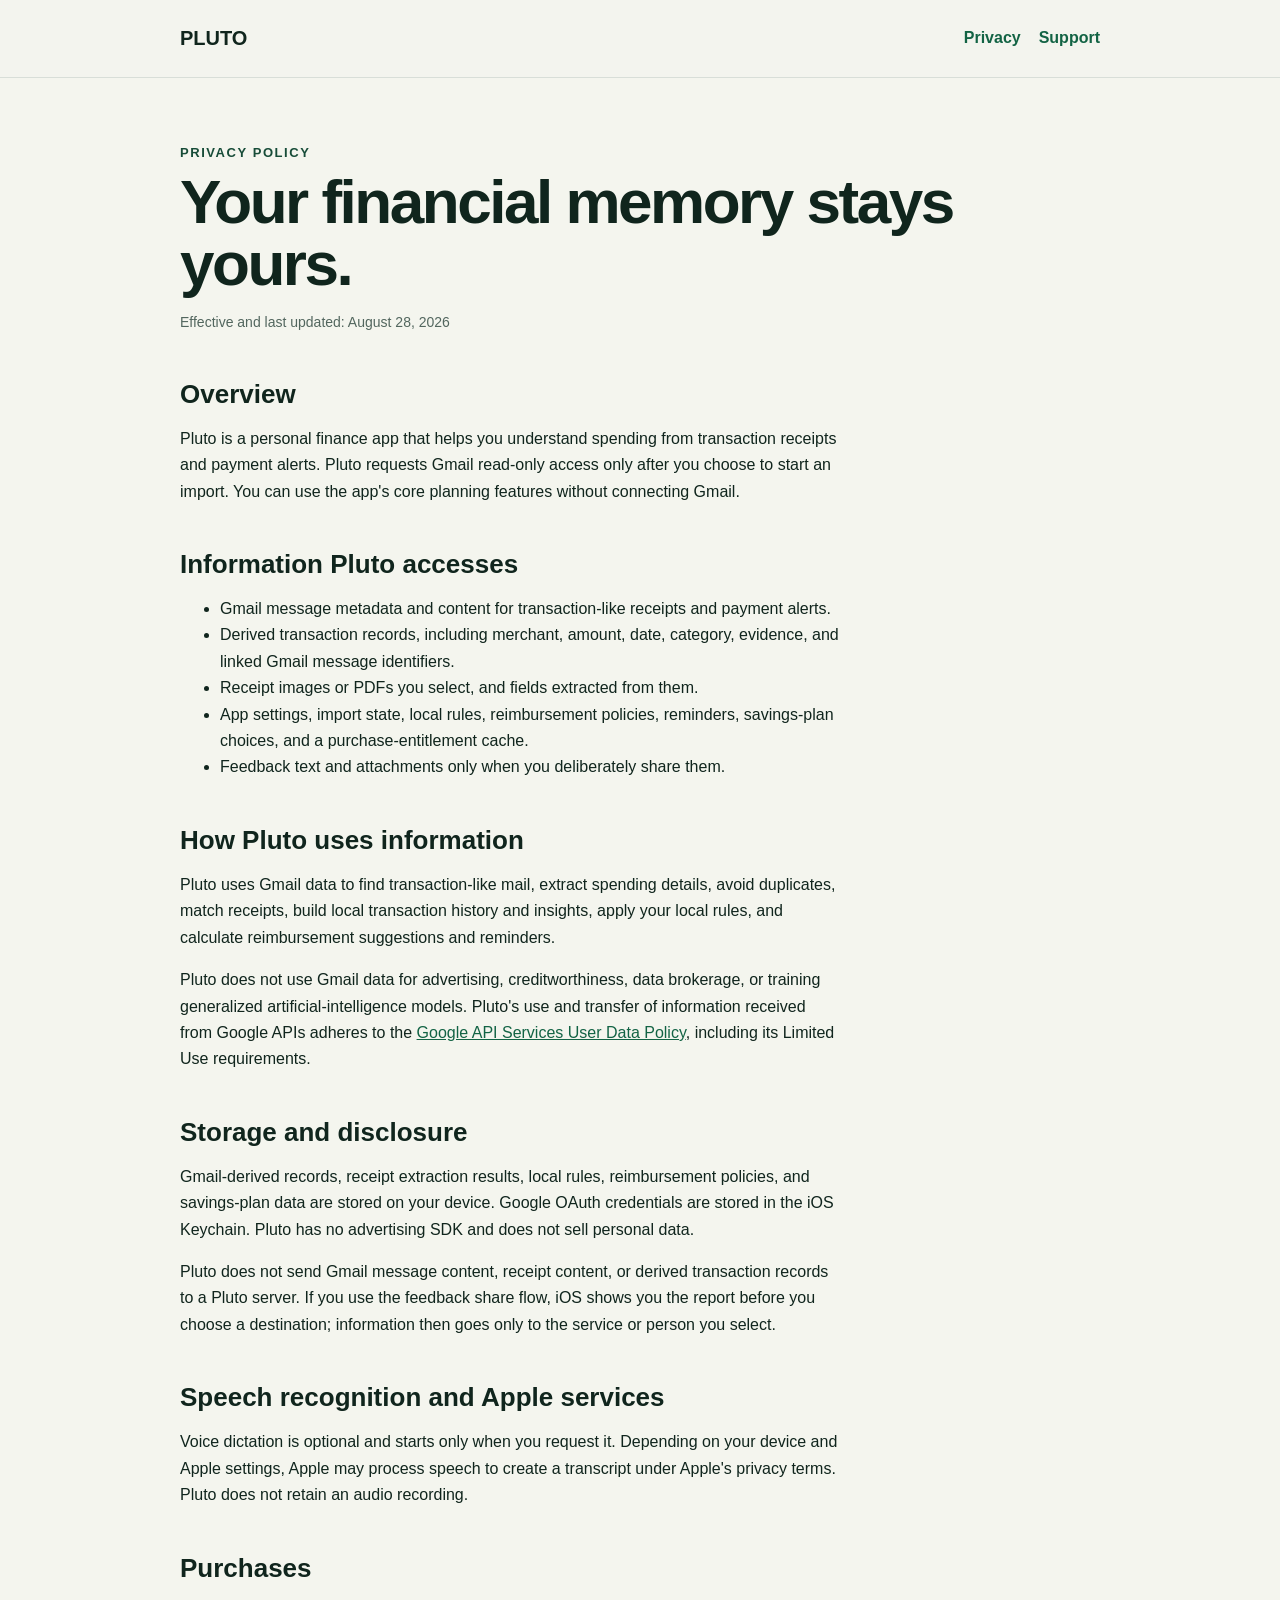
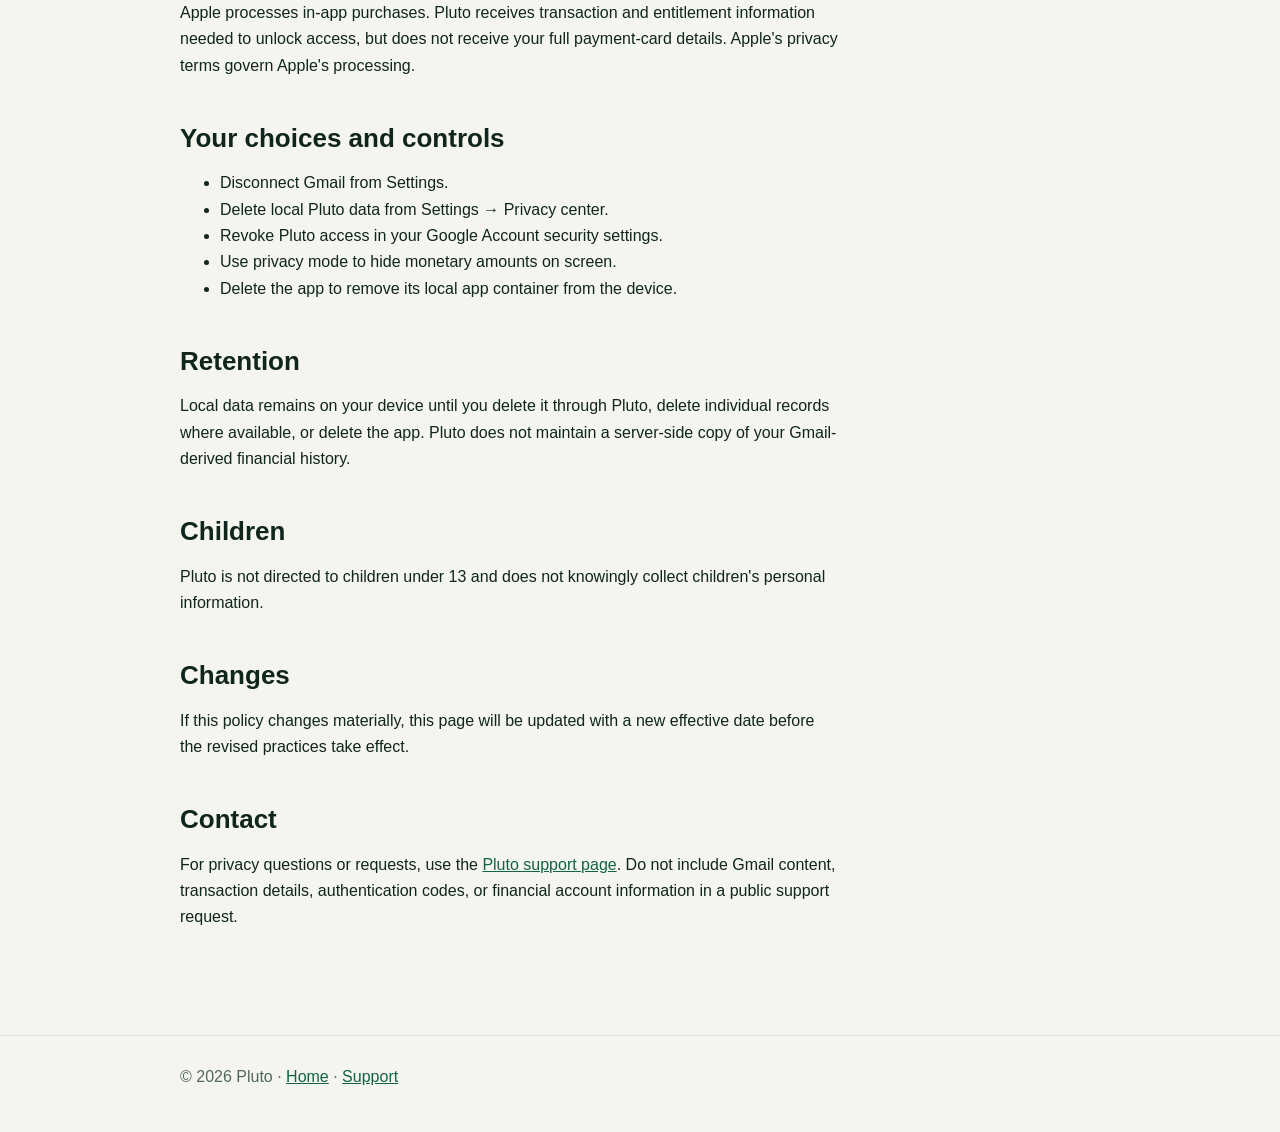
==== pluto/privacy/index.html @ 387a9369 "Add Pluto privacy and support site Committed-By-Agent: codex Co-authored-by: codex <noreply@openai.c" ====
<!doctype html>
<html lang="en">
<head>
  <meta charset="utf-8">
  <meta name="viewport" content="width=device-width, initial-scale=1">
  <meta name="description" content="Pluto Privacy Policy">
  <title>Privacy Policy — Pluto</title>
  <link rel="stylesheet" href="../assets/site.css">
</head>
<body>
  <header><nav class="shell"><a class="brand" href="../">PLUTO</a><a href="./">Privacy</a><a href="../support/">Support</a></nav></header>
  <main class="shell">
    <p class="eyebrow" style="color: var(--green)">Privacy Policy</p>
    <h1 style="font-size: clamp(38px, 7vw, 62px)">Your financial memory stays yours.</h1>
    <p class="updated">Effective and last updated: August 28, 2026</p>

    <h2>Overview</h2>
    <p>Pluto is a personal finance app that helps you understand spending from transaction receipts and payment alerts. Pluto requests Gmail read-only access only after you choose to start an import. You can use the app's core planning features without connecting Gmail.</p>

    <h2>Information Pluto accesses</h2>
    <ul>
      <li>Gmail message metadata and content for transaction-like receipts and payment alerts.</li>
      <li>Derived transaction records, including merchant, amount, date, category, evidence, and linked Gmail message identifiers.</li>
      <li>Receipt images or PDFs you select, and fields extracted from them.</li>
      <li>App settings, import state, local rules, reimbursement policies, reminders, savings-plan choices, and a purchase-entitlement cache.</li>
      <li>Feedback text and attachments only when you deliberately share them.</li>
    </ul>

    <h2>How Pluto uses information</h2>
    <p>Pluto uses Gmail data to find transaction-like mail, extract spending details, avoid duplicates, match receipts, build local transaction history and insights, apply your local rules, and calculate reimbursement suggestions and reminders.</p>
    <p>Pluto does not use Gmail data for advertising, creditworthiness, data brokerage, or training generalized artificial-intelligence models. Pluto's use and transfer of information received from Google APIs adheres to the <a href="https://developers.google.com/terms/api-services-user-data-policy">Google API Services User Data Policy</a>, including its Limited Use requirements.</p>

    <h2>Storage and disclosure</h2>
    <p>Gmail-derived records, receipt extraction results, local rules, reimbursement policies, and savings-plan data are stored on your device. Google OAuth credentials are stored in the iOS Keychain. Pluto has no advertising SDK and does not sell personal data.</p>
    <p>Pluto does not send Gmail message content, receipt content, or derived transaction records to a Pluto server. If you use the feedback share flow, iOS shows you the report before you choose a destination; information then goes only to the service or person you select.</p>

    <h2>Speech recognition and Apple services</h2>
    <p>Voice dictation is optional and starts only when you request it. Depending on your device and Apple settings, Apple may process speech to create a transcript under Apple's privacy terms. Pluto does not retain an audio recording.</p>

    <h2>Purchases</h2>
    <p>Apple processes in-app purchases. Pluto receives transaction and entitlement information needed to unlock access, but does not receive your full payment-card details. Apple's privacy terms govern Apple's processing.</p>

    <h2>Your choices and controls</h2>
    <ul>
      <li>Disconnect Gmail from Settings.</li>
      <li>Delete local Pluto data from Settings → Privacy center.</li>
      <li>Revoke Pluto access in your Google Account security settings.</li>
      <li>Use privacy mode to hide monetary amounts on screen.</li>
      <li>Delete the app to remove its local app container from the device.</li>
    </ul>

    <h2>Retention</h2>
    <p>Local data remains on your device until you delete it through Pluto, delete individual records where available, or delete the app. Pluto does not maintain a server-side copy of your Gmail-derived financial history.</p>

    <h2>Children</h2>
    <p>Pluto is not directed to children under 13 and does not knowingly collect children's personal information.</p>

    <h2>Changes</h2>
    <p>If this policy changes materially, this page will be updated with a new effective date before the revised practices take effect.</p>

    <h2>Contact</h2>
    <p>For privacy questions or requests, use the <a href="../support/">Pluto support page</a>. Do not include Gmail content, transaction details, authentication codes, or financial account information in a public support request.</p>
  </main>
  <footer><div class="shell">© 2026 Pluto · <a href="../">Home</a> · <a href="../support/">Support</a></div></footer>
</body>
</html>
---- pluto/assets/site.css ----
:root {
  color-scheme: light;
  --ink: #10251d;
  --muted: #52665e;
  --paper: #f4f5ee;
  --panel: #ffffff;
  --acid: #c8ff53;
  --green: #174c38;
  --line: #d8ded8;
}

* { box-sizing: border-box; }

body {
  margin: 0;
  background: var(--paper);
  color: var(--ink);
  font: 16px/1.65 -apple-system, BlinkMacSystemFont, "Segoe UI", sans-serif;
}

a { color: #126344; }
a:hover { color: #0c422f; }

.shell { width: min(920px, calc(100% - 32px)); margin: 0 auto; }

header {
  padding: 22px 0;
  border-bottom: 1px solid var(--line);
  background: rgba(244, 245, 238, 0.94);
}

nav { display: flex; align-items: center; gap: 18px; flex-wrap: wrap; }
.brand { margin-right: auto; color: var(--ink); font-size: 20px; font-weight: 850; text-decoration: none; }
nav a:not(.brand) { font-weight: 650; text-decoration: none; }

main { padding: 64px 0 88px; }
.hero { padding: 52px; border-radius: 28px; background: var(--green); color: white; }
.eyebrow { margin: 0 0 8px; color: var(--acid); font-size: 13px; font-weight: 800; letter-spacing: .12em; text-transform: uppercase; }
h1 { margin: 0 0 16px; font-size: clamp(40px, 8vw, 72px); line-height: 1; letter-spacing: -.04em; }
h2 { margin: 44px 0 12px; font-size: 26px; line-height: 1.2; }
h3 { margin: 28px 0 8px; font-size: 19px; }
p, li { max-width: 74ch; }
.hero p { margin: 0; max-width: 56ch; color: rgba(255,255,255,.78); font-size: 19px; }
.updated { color: var(--muted); font-size: 14px; }

.grid { display: grid; grid-template-columns: repeat(3, 1fr); gap: 14px; margin-top: 18px; }
.card { padding: 24px; border: 1px solid var(--line); border-radius: 20px; background: var(--panel); }
.card h2, .card h3 { margin-top: 0; }
.button { display: inline-block; margin-top: 14px; padding: 12px 17px; border-radius: 12px; background: var(--acid); color: var(--ink); font-weight: 800; text-decoration: none; }
.notice { padding: 18px 20px; border-left: 5px solid var(--acid); border-radius: 10px; background: #e9f3df; }

footer { padding: 28px 0 42px; border-top: 1px solid var(--line); color: var(--muted); }

@media (max-width: 720px) {
  main { padding-top: 34px; }
  .hero { padding: 32px 24px; }
  .grid { grid-template-columns: 1fr; }
}
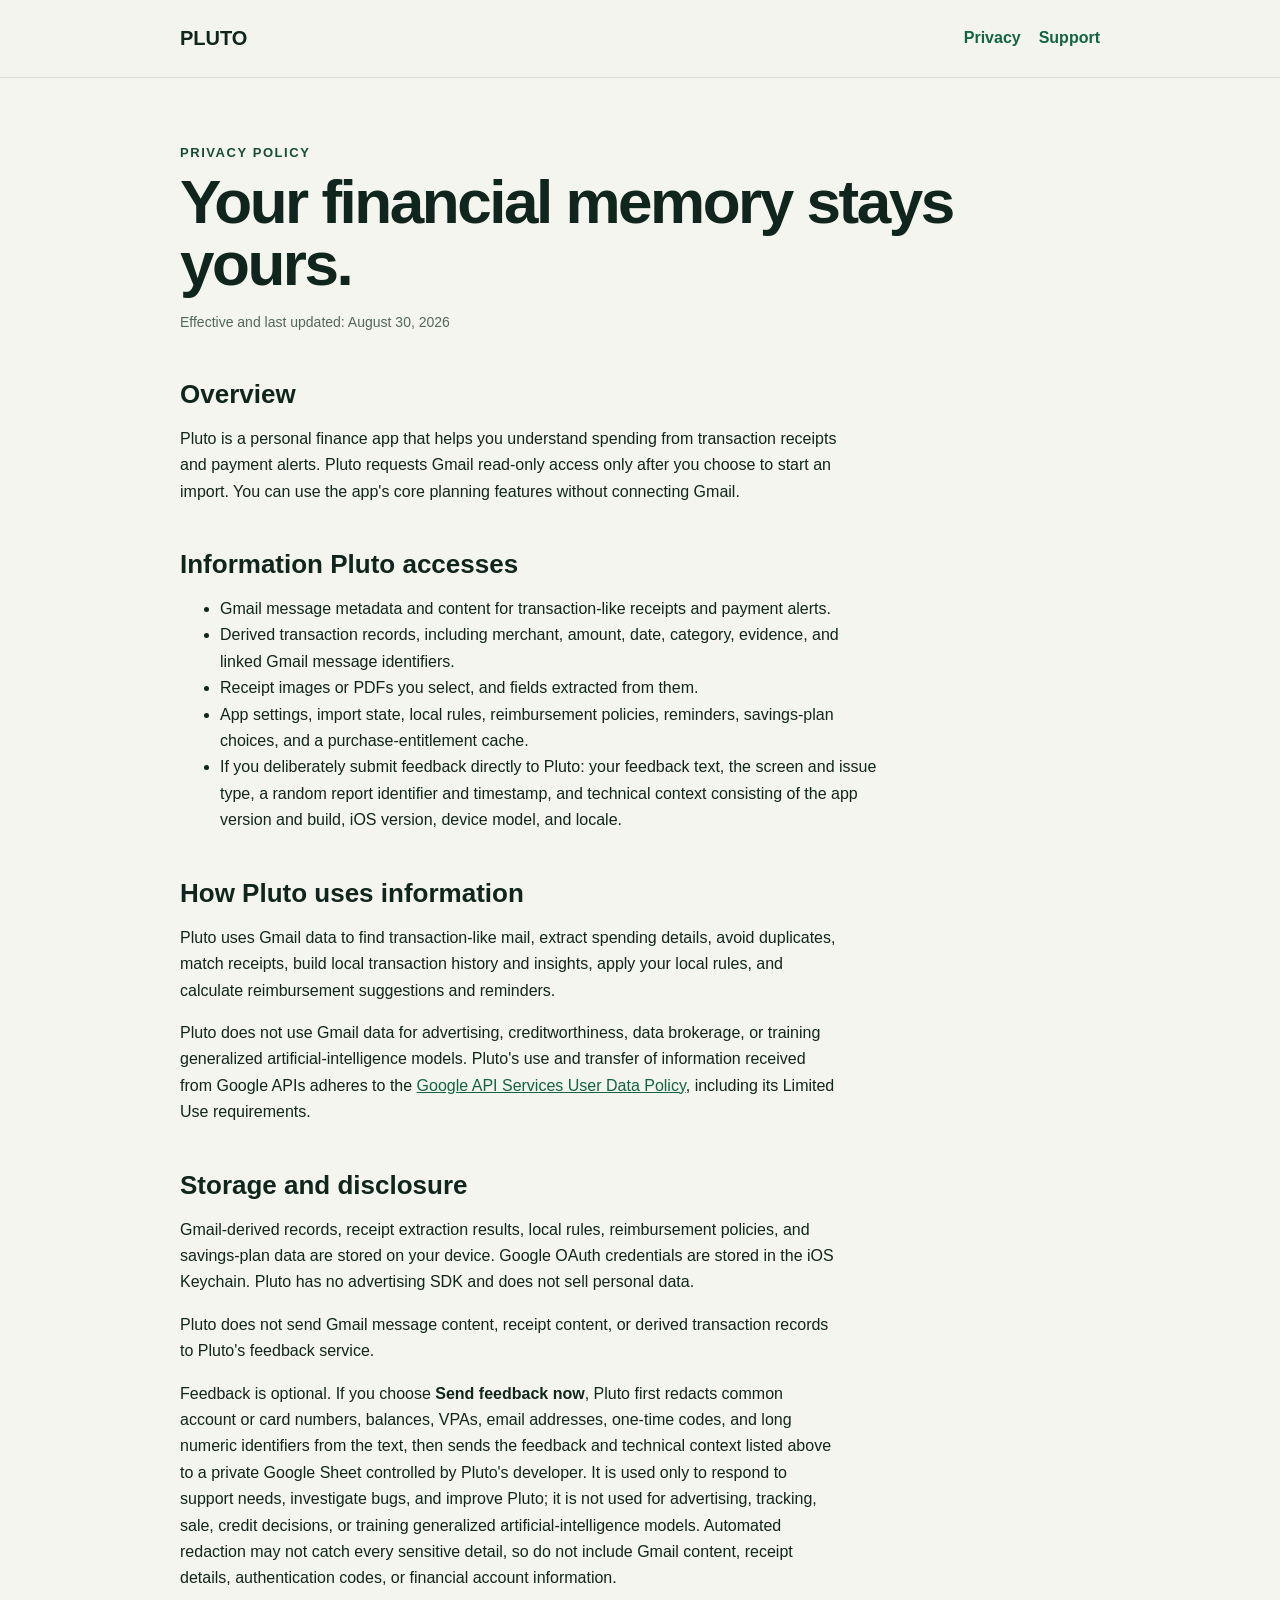
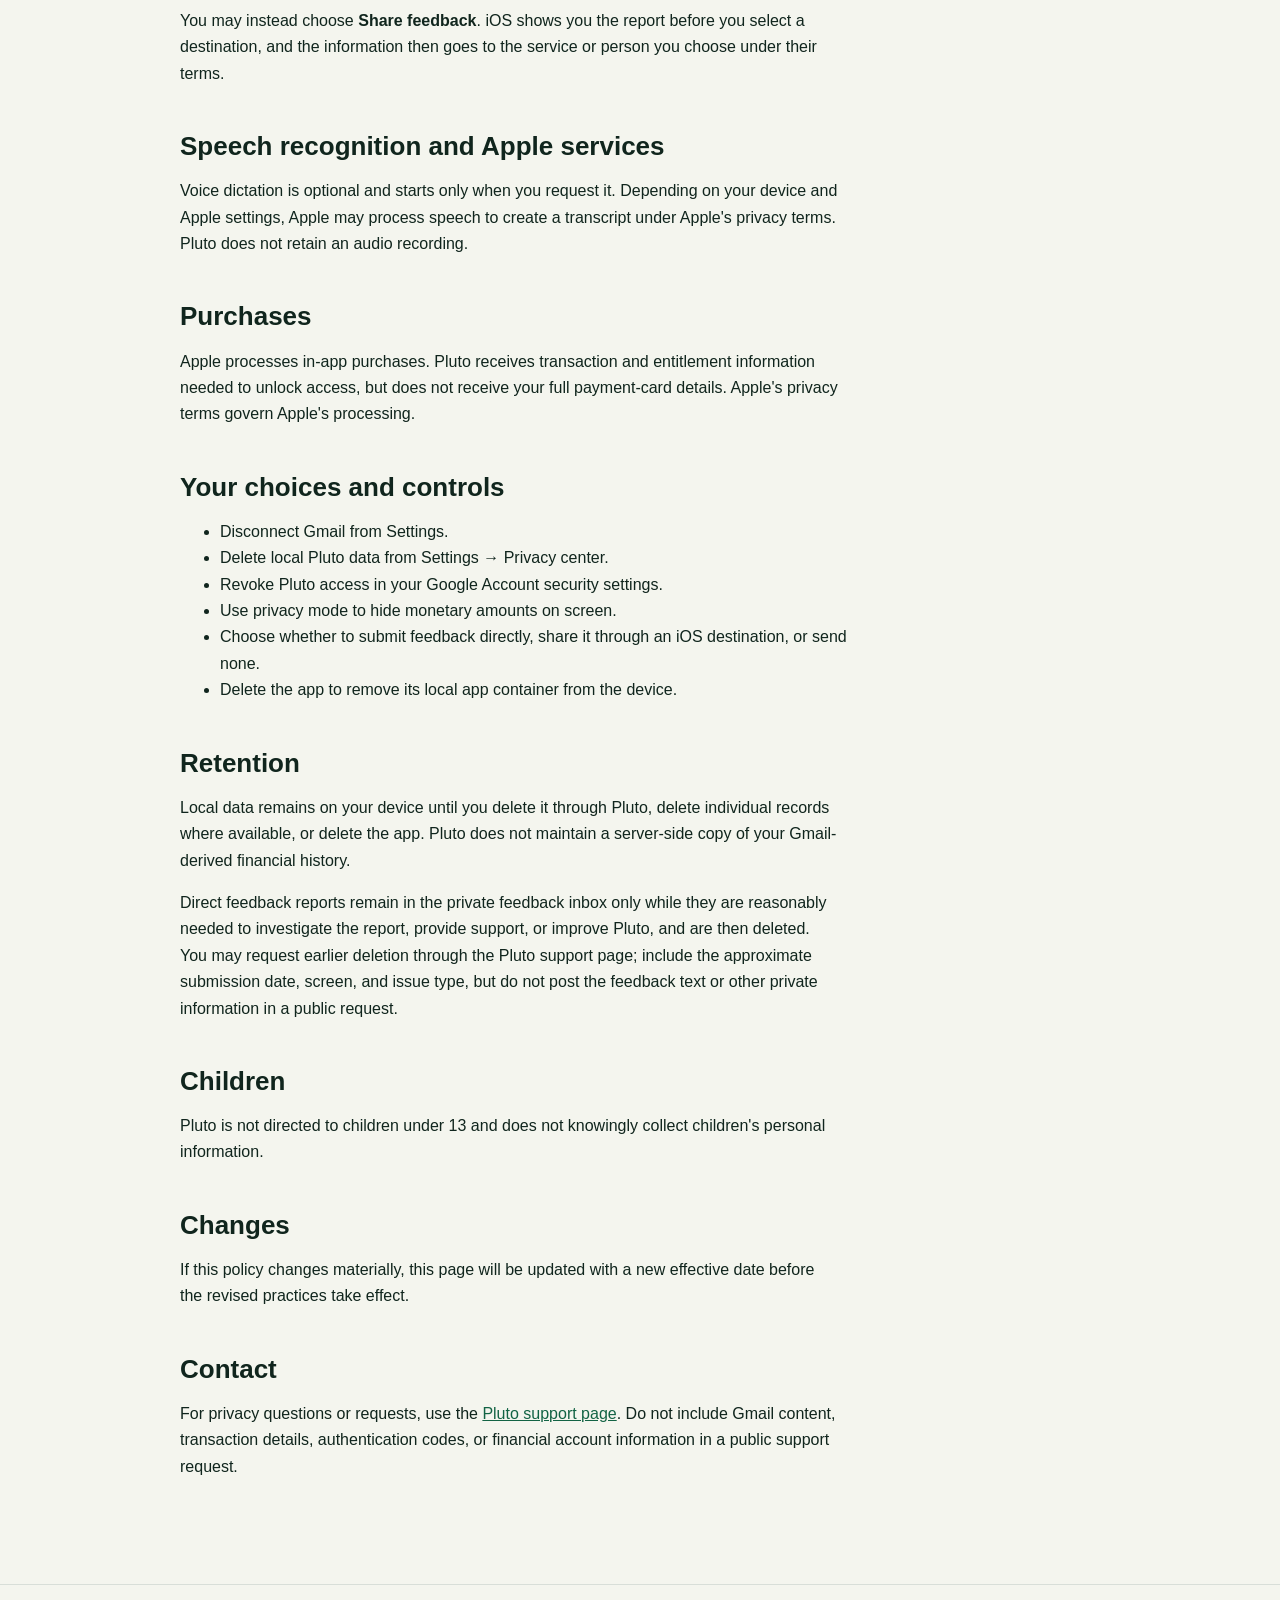
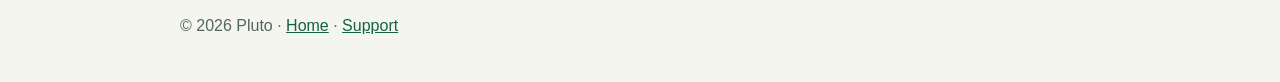
==== commit 24f14c48: "Update Pluto privacy policy for direct feedback Committed-By-Agent: codex Co-authored-by: codex <nor" ====
--- a/pluto/privacy/index.html
+++ b/pluto/privacy/index.html
@@ -12,7 +12,7 @@
   <main class="shell">
     <p class="eyebrow" style="color: var(--green)">Privacy Policy</p>
     <h1 style="font-size: clamp(38px, 7vw, 62px)">Your financial memory stays yours.</h1>
-    <p class="updated">Effective and last updated: August 28, 2026</p>
+    <p class="updated">Effective and last updated: August 30, 2026</p>
 
     <h2>Overview</h2>
     <p>Pluto is a personal finance app that helps you understand spending from transaction receipts and payment alerts. Pluto requests Gmail read-only access only after you choose to start an import. You can use the app's core planning features without connecting Gmail.</p>
@@ -23,7 +23,7 @@
       <li>Derived transaction records, including merchant, amount, date, category, evidence, and linked Gmail message identifiers.</li>
       <li>Receipt images or PDFs you select, and fields extracted from them.</li>
       <li>App settings, import state, local rules, reimbursement policies, reminders, savings-plan choices, and a purchase-entitlement cache.</li>
-      <li>Feedback text and attachments only when you deliberately share them.</li>
+      <li>If you deliberately submit feedback directly to Pluto: your feedback text, the screen and issue type, a random report identifier and timestamp, and technical context consisting of the app version and build, iOS version, device model, and locale.</li>
     </ul>
 
     <h2>How Pluto uses information</h2>
@@ -32,7 +32,9 @@
 
     <h2>Storage and disclosure</h2>
     <p>Gmail-derived records, receipt extraction results, local rules, reimbursement policies, and savings-plan data are stored on your device. Google OAuth credentials are stored in the iOS Keychain. Pluto has no advertising SDK and does not sell personal data.</p>
-    <p>Pluto does not send Gmail message content, receipt content, or derived transaction records to a Pluto server. If you use the feedback share flow, iOS shows you the report before you choose a destination; information then goes only to the service or person you select.</p>
+    <p>Pluto does not send Gmail message content, receipt content, or derived transaction records to Pluto's feedback service.</p>
+    <p>Feedback is optional. If you choose <strong>Send feedback now</strong>, Pluto first redacts common account or card numbers, balances, VPAs, email addresses, one-time codes, and long numeric identifiers from the text, then sends the feedback and technical context listed above to a private Google Sheet controlled by Pluto's developer. It is used only to respond to support needs, investigate bugs, and improve Pluto; it is not used for advertising, tracking, sale, credit decisions, or training generalized artificial-intelligence models. Automated redaction may not catch every sensitive detail, so do not include Gmail content, receipt details, authentication codes, or financial account information.</p>
+    <p>You may instead choose <strong>Share feedback</strong>. iOS shows you the report before you select a destination, and the information then goes to the service or person you choose under their terms.</p>
 
     <h2>Speech recognition and Apple services</h2>
     <p>Voice dictation is optional and starts only when you request it. Depending on your device and Apple settings, Apple may process speech to create a transcript under Apple's privacy terms. Pluto does not retain an audio recording.</p>
@@ -46,11 +48,13 @@
       <li>Delete local Pluto data from Settings → Privacy center.</li>
       <li>Revoke Pluto access in your Google Account security settings.</li>
       <li>Use privacy mode to hide monetary amounts on screen.</li>
+      <li>Choose whether to submit feedback directly, share it through an iOS destination, or send none.</li>
       <li>Delete the app to remove its local app container from the device.</li>
     </ul>
 
     <h2>Retention</h2>
     <p>Local data remains on your device until you delete it through Pluto, delete individual records where available, or delete the app. Pluto does not maintain a server-side copy of your Gmail-derived financial history.</p>
+    <p>Direct feedback reports remain in the private feedback inbox only while they are reasonably needed to investigate the report, provide support, or improve Pluto, and are then deleted. You may request earlier deletion through the Pluto support page; include the approximate submission date, screen, and issue type, but do not post the feedback text or other private information in a public request.</p>
 
     <h2>Children</h2>
     <p>Pluto is not directed to children under 13 and does not knowingly collect children's personal information.</p>
